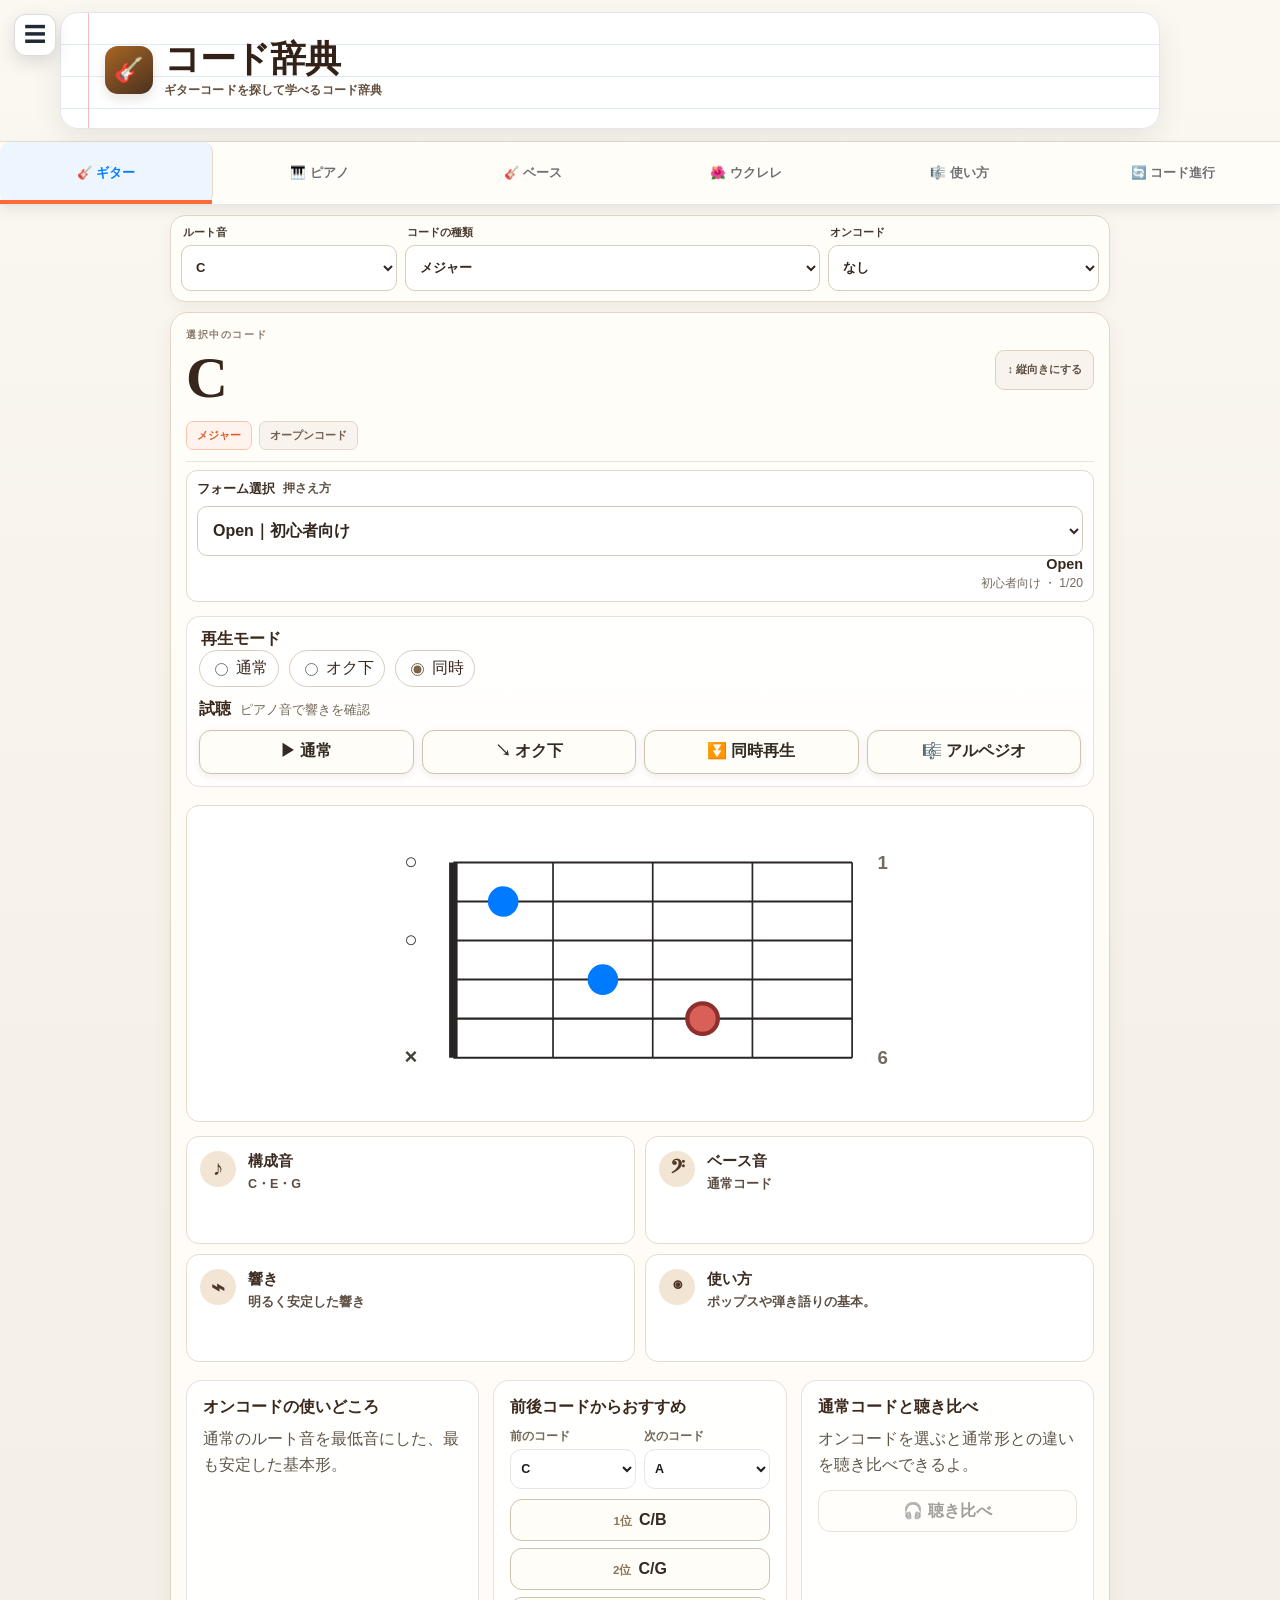
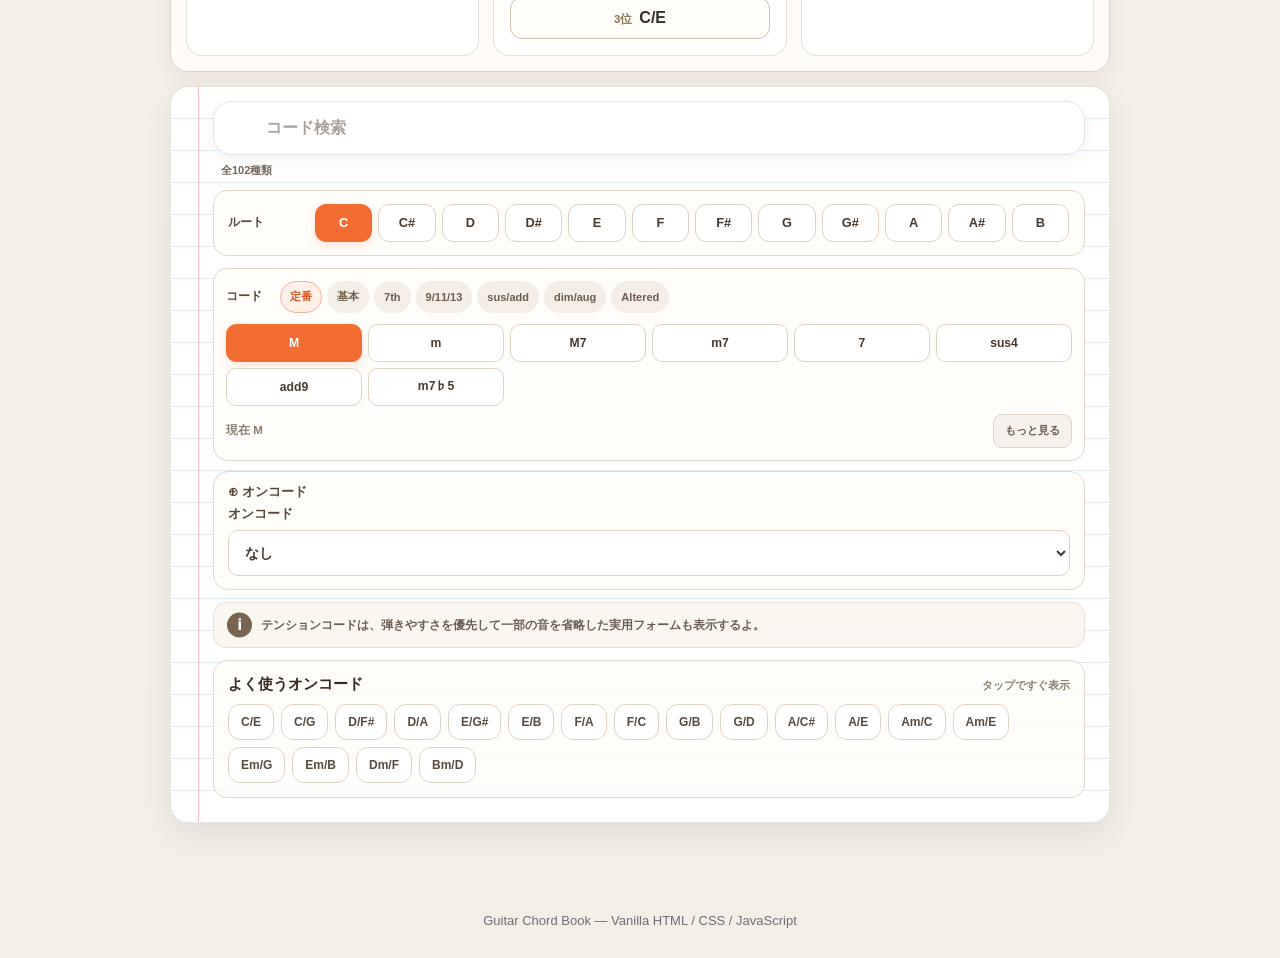
==== index.html @ 253bd106 "Bust chord menu cache and unify left-top menu" ====
<!doctype html>
<html lang="ja">
<head><meta charset="utf-8" /><meta name="viewport" content="width=device-width,initial-scale=1" /><meta name="theme-color" content="#d9c7a8" /><title>コード辞典 | Guitar Chord Book</title><link rel="stylesheet" href="style.css?v=20260728-17" /><link rel="stylesheet" href="search-style.css?v=20260728-1" /><link rel="stylesheet" href="site-nav.css?v=20260729-2" /><link rel="stylesheet" href="shared-menu.css?v=1" /><link rel="stylesheet" href="note-theme.css?v=2" /><link rel="stylesheet" href="desktop-ui.css?v=20260817-2" /></head>
<body><nav class="site-nav" aria-label="ページ切り替え"><a href="index.html" class="active" aria-current="page">🎸 ギター</a><a href="piano.html">🎹 ピアノ</a><a href="bass.html">🎸 ベース</a><a href="ukulele.html">🌺 ウクレレ</a><a href="usage.html">🎼 使い方</a><a href="progressions.html">🔄 コード進行</a></nav><header class="hero"><div><p class="eyebrow">GUITAR CHORD BOOK</p><h1>選んですぐ見られる<br>ギターコード表</h1><p class="lead">ルート音・コードの種類・実用的なオンコードから選べるよ。</p></div></header><main class="container"><section class="controls" aria-label="コード選択"><label class="search-field">コード検索<input id="chordSearch" type="search" placeholder="例：maj9、♭9、sus" autocomplete="off"><small id="searchResult"></small></label><div class="filters selection-filters"><label>ルート音<select id="rootSelect" aria-label="ルート音を選択"><option>C</option><option>C#</option><option>D</option><option>D#</option><option>E</option><option>F</option><option>F#</option><option>G</option><option>G#</option><option>A</option><option>A#</option><option>B</option></select></label><label>コードの種類<select id="typeSelect" aria-label="コードの種類を選択"><optgroup label="基本・省略コード"><option value="major">メジャー</option><option value="minor">マイナー</option><option value="5">5</option><option value="5add9">5(add9)</option><option value="no3">no3</option><option value="no5">no5</option><option value="6">6</option><option value="m6">m6</option><option value="7">7</option><option value="maj7">maj7</option><option value="m7">m7</option><option value="mMaj7">mMaj7</option></optgroup><optgroup label="装飾・サスコード"><option value="sus2">sus2</option><option value="sus4">sus4</option><option value="add2">add2</option><option value="add4">add4</option><option value="add9">add9</option><option value="madd9">m(add9)</option><option value="mAdd2">m(add2)</option><option value="mAdd4">m(add4)</option><option value="madd11">m(add11)</option><option value="madd13">m(add13)</option><option value="add11">add11</option><option value="6sus2">6sus2</option><option value="6sus4">6sus4</option><option value="7sus2">7sus2</option><option value="7sus4">7sus4</option><option value="7sus4b9">7sus4♭9</option><option value="7sus2b9">7sus2♭9</option><option value="7sus2s9">7sus2♯9</option><option value="9sus2">9sus2</option><option value="9sus4">9sus4</option><option value="13sus2">13sus2</option><option value="13sus4">13sus4</option><option value="sus2add9">sus2(add9)</option><option value="sus4add9">sus4(add9)</option></optgroup><optgroup label="メジャー・マイナー拡張"><option value="maj7b5">maj7♭5</option><option value="maj7s5">maj7♯5</option><option value="maj9b5">maj9♭5</option><option value="maj9s5">maj9♯5</option><option value="maj13b5">maj13♭5</option><option value="m7s5">m7♯5</option><option value="m9s5">m9♯5</option><option value="m11s5">m11♯5</option><option value="mMaj7s11">mMaj7♯11</option><option value="mMaj9s11">mMaj9♯11</option></optgroup><optgroup label="9・11・13系"><option value="9">9</option><option value="m9">m9</option><option value="maj9">maj9</option><option value="mMaj9">mMaj9</option><option value="69">6/9</option><option value="m69">m6/9</option><option value="11">11</option><option value="m11">m11</option><option value="maj11">maj11</option><option value="maj7s11">maj7♯11</option><option value="maj9s11">maj9♯11</option><option value="13">13</option><option value="m13">m13</option><option value="maj13">maj13</option><option value="maj13s11">maj13♯11</option><option value="mMaj13">mMaj13</option><option value="13b5">13♭5</option><option value="13s5">13♯5</option><option value="13b9s11">13(♭9,♯11)</option><option value="13s9b13">13(♯9,♭13)</option></optgroup><optgroup label="オルタード"><option value="7b5">7♭5</option><option value="7s5">7♯5</option><option value="7b9">7♭9</option><option value="7s9">7♯9</option><option value="7b13">7♭13</option><option value="7s11">7♯11</option><option value="7b9b13">7(♭9,♭13)</option><option value="7s9b13">7(♯9,♭13)</option><option value="7b9s11">7(♭9,♯11)</option><option value="7s9s11">7(♯9,♯11)</option><option value="7b5b9">7(♭5,♭9)</option><option value="7b5s9">7(♭5,♯9)</option><option value="7s5b9">7(♯5,♭9)</option><option value="7s5s9">7(♯5,♯9)</option><option value="9b5">9♭5</option><option value="9s5">9♯5</option><option value="13b9">13♭9</option><option value="13s9">13♯9</option></optgroup><optgroup label="ディミニッシュ・オーギュメント"><option value="m7b5">m7♭5</option><option value="m9b5">m9♭5</option><option value="m11b5">m11♭5</option><option value="dim">dim</option><option value="dim7">dim7</option><option value="dimMaj7">dimMaj7</option><option value="dim9">dim9</option><option value="dimb9">dim♭9</option><option value="dims9">dim♯9</option><option value="dimadd9">dim(add9)</option><option value="dim7add11">dim7(add11)</option><option value="aug">aug</option><option value="aug7">aug7</option><option value="augmaj7">augmaj7</option><option value="aug9">aug9</option><option value="augs11">aug♯11</option><option value="augMaj9">augMaj9</option><option value="aug13">aug13</option></optgroup></select></label><label class="slash-field">オンコード<select id="bassSelect" aria-label="オンコードを選択"><option value="none">なし</option></select></label></div><p class="control-note">テンションコードは、弾きやすさを優先して一部の音を省略した実用フォームも表示するよ。</p><div class="popular-slash" aria-label="よく使うオンコード"><div class="popular-slash-heading"><p>よく使うオンコード</p><span>タップですぐ表示</span></div><div id="slashQuickList" class="slash-quick-list"></div></div></section><section id="selectedChord" class="selected-chord" aria-live="polite"></section></main><footer>Guitar Chord Book — Vanilla HTML / CSS / JavaScript</footer><script src="script.js?v=20260728-17"></script><script src="advanced-chords.js?v=20260728-1"></script><script src="more-chords.js?v=20260728-1"></script><script src="slash-expansion.js?v=20260729-1"></script><script src="fourth-string-forms.js?v=20260729-2"></script><script src="third-string-forms.js?v=20260729-2"></script><script src="root-highlight.js?v=20260729-2"></script><script src="chord-search.js?v=20260728-1"></script><script src="chord-playback.js?v=20260729-2"></script><script src="slash-enhancements.js?v=20260729-2"></script><script src="octave-layer.js?v=20260729-1"></script><script src="c-major-variations.js?v=20260807-1"></script><script src="jazz-reference-voicings.js?v=20260808-3"></script><script src="reference-extensions.js?v=20260808-1"></script><script src="jazz-extensions-pack.js?v=20260808-2"></script><script src="bossa-voicings-v2.js?v=20260809-3"></script><script src="c-major-ui.js?v=20260808-4"></script><script src="bossa-transform-voicings.js?v=20260808-1"></script><script src="bossa-solo-voicings.js?v=20260809-2"></script><script src="m7b5-reference-pack.js?v=20260809-2"></script><script src="pdf-source-extensions.js?v=20260809-3"></script><script src="pdf-minor-extensions.js?v=20260809-4"></script><script src="pdf-altered-source-pack.js?v=20260809-2"></script><script src="pdf-open-chords-source-pack.js?v=20260810-1"></script><script src="pdf-quartal-source-pack.js?v=20260810-1"></script><script src="page-link.js?v=20260729-4"></script><script src="neet-menu-ui.js?v=20260817-2"></script><script src="universal-chord-ui.js?v=20260810-2"></script><script src="form-category-filter.js?v=20260810-3"></script><script src="recommended-root-ui.js?v=20260810-2"></script><script src="chord-type-picker.js?v=20260810-3"></script>




<script src="https://akito0802.github.io/NEET-note/global-menu-v4.js?v=20260817-5"></script>
</body></html>
---- style.css ----
:root {
  color-scheme: light;
  --bg: #f4f1ea;
  --card: #fffdf8;
  --ink: #171717;
  --muted: #6b685f;
  --line: #d8d2c7;
  --accent: #ff6b35;
  --dark: #111827;
  --shadow: 0 14px 40px rgba(17, 24, 39, .09);
}

* { box-sizing: border-box; }
body {
  margin: 0;
  background: var(--bg);
  color: var(--ink);
  font-family: -apple-system, BlinkMacSystemFont, "Segoe UI", "Noto Sans JP", sans-serif;
}
button, input, select { font: inherit; }
button { cursor: pointer; }

.hero {
  min-height: 300px;
  display: grid;
  place-items: center;
  padding: 56px 22px 72px;
  color: white;
  background:
    radial-gradient(circle at 15% 20%, rgba(255,107,53,.85), transparent 28%),
    radial-gradient(circle at 88% 8%, rgba(245,158,11,.55), transparent 24%),
    linear-gradient(145deg, #111827, #292524);
}
.hero > div { width: min(100%, 1060px); }
.eyebrow { font-size: 12px; letter-spacing: .22em; font-weight: 800; opacity: .72; }
h1 { margin: 8px 0 14px; font-size: clamp(34px, 7vw, 70px); line-height: 1.04; letter-spacing: -.04em; }
.lead { margin: 0; max-width: 620px; color: #e5e7eb; font-size: clamp(15px, 2vw, 20px); }

.container { width: min(980px, calc(100% - 28px)); margin: -34px auto 72px; }
.controls {
  padding: 22px;
  border: 1px solid rgba(255,255,255,.75);
  border-radius: 24px;
  background: rgba(255,253,248,.94);
  box-shadow: var(--shadow);
  backdrop-filter: blur(12px);
}
.filters label { display: grid; gap: 8px; color: var(--muted); font-size: 13px; font-weight: 800; }
.selection-filters { display: grid; grid-template-columns: repeat(3, minmax(0, 1fr)); gap: 14px; }
.control-note { margin: 14px 2px 0; color: var(--muted); font-size: 12px; line-height: 1.6; }
select {
  width: 100%;
  min-width: 0;
  padding: 16px 18px;
  border: 1px solid var(--line);
  border-radius: 14px;
  background: white;
  color: var(--ink);
  outline: none;
  font-size: 17px;
}
select:focus { border-color: var(--accent); box-shadow: 0 0 0 3px rgba(255,107,53,.13); }

.popular-slash { margin-top: 20px; padding-top: 18px; border-top: 1px solid var(--line); }
.popular-slash-heading { display: flex; align-items: baseline; justify-content: space-between; gap: 12px; margin-bottom: 12px; }
.popular-slash-heading p { margin: 0; font-size: 15px; font-weight: 900; }
.popular-slash-heading span { color: var(--muted); font-size: 11px; font-weight: 700; }
.slash-quick-list { display: flex; flex-wrap: wrap; gap: 8px; }
.slash-chip { border: 1px solid var(--line); border-radius: 999px; padding: 10px 14px; background: white; color: var(--ink); font-weight: 900; transition: transform .15s ease, border-color .15s ease, background .15s ease; }
.slash-chip:hover { transform: translateY(-1px); border-color: var(--accent); background: #fff5ef; }
.slash-chip:focus-visible { outline: 3px solid rgba(255,107,53,.25); outline-offset: 2px; }

.selected-chord { margin-top: 22px; scroll-margin-top: 16px; }
.selected-card { overflow: hidden; padding: 28px; border: 1px solid var(--line); border-radius: 26px; background: var(--card); box-shadow: var(--shadow); }
.selected-label { margin: 0 0 6px; color: var(--muted); font-size: 12px; font-weight: 800; letter-spacing: .12em; }
.selected-name { margin: 0; font-size: clamp(48px, 9vw, 76px); line-height: 1; letter-spacing: -.05em; overflow-wrap: anywhere; }
.selected-content { display: grid; grid-template-columns: minmax(0, 320px) minmax(0, 1fr); gap: 28px; align-items: center; margin-top: 18px; }
.meta { margin: 10px 0 0; display: flex; flex-wrap: wrap; gap: 7px; }
.badge { padding: 6px 9px; border-radius: 999px; background: #ede9df; color: #57534e; font-size: 12px; font-weight: 800; }
.diagram-panel { min-width: 0; overflow: hidden; padding: 14px; border: 1px solid var(--line); border-radius: 20px; background: white; }
.diagram-wrap { display: grid; place-items: center; width: 100%; min-width: 0; overflow: hidden; }
.large-diagram { display: block; width: min(100%, 270px); max-width: 100%; height: auto; }
.info-list { display: grid; gap: 12px; min-width: 0; }
.info-box { overflow-wrap: anywhere; padding: 16px; border-radius: 16px; background: #eee9df; line-height: 1.6; }
.info-box strong { display: block; margin-bottom: 4px; }

.form-tabs { display: grid; grid-template-columns: repeat(3, minmax(0,1fr)); gap: 10px; margin-top: 22px; }
.form-tab { min-width: 0; border: 1px solid var(--line); border-radius: 14px; padding: 12px 8px; background: white; color: var(--ink); font-weight: 800; overflow-wrap: anywhere; }
.form-tab small { display: block; margin-top: 4px; color: var(--muted); font-size: 10px; font-weight: 700; }
.form-tab.active { border-color: var(--accent); background: var(--accent); color: white; box-shadow: 0 8px 18px rgba(255,107,53,.2); }
.form-tab.active small { color: white; opacity: .85; }

.chord-diagram { overflow: hidden; }
.string, .fret, .nut { stroke: #292524; }
.string { stroke-width: 1.2; }
.fret { stroke-width: 1; }
.nut { stroke-width: 5; }
.dot { fill: var(--accent); }
.barre { stroke: var(--accent); stroke-width: 18; stroke-linecap: round; }
.open-mark, .mute-mark, .fret-label { font-size: 12px; font-weight: 800; text-anchor: middle; fill: #44403c; }
footer { padding: 30px 20px; text-align: center; color: var(--muted); font-size: 13px; }

@media (max-width: 820px) {
  .selection-filters { grid-template-columns: repeat(2, minmax(0, 1fr)); }
  .slash-field { grid-column: 1 / -1; }
}

@media (max-width: 640px) {
  .hero { min-height: 270px; padding-top: 40px; }
  .container { width: min(100% - 18px, 980px); }
  .controls { padding: 16px; border-radius: 20px; }
  .selection-filters { grid-template-columns: 1fr; }
  .slash-field { grid-column: auto; }
  .popular-slash-heading { align-items: flex-start; flex-direction: column; gap: 3px; }
  .slash-chip { padding: 10px 13px; }
  .selected-card { padding: 18px; }
  .form-tabs { grid-template-columns: 1fr; }
  .selected-content { grid-template-columns: minmax(0, 1fr); }
  .diagram-panel { padding: 10px; }
  .large-diagram { width: min(100%, 250px); }
  .info-list { width: 100%; }
}
---- search-style.css ----
.search-field{display:grid;gap:8px;margin-bottom:16px;color:var(--muted);font-size:13px;font-weight:800}.search-field input{width:100%;padding:16px 18px;border:1px solid var(--line);border-radius:14px;background:white;color:var(--ink);outline:none;font-size:17px}.search-field input:focus{border-color:var(--accent);box-shadow:0 0 0 3px rgba(255,107,53,.13)}.search-field small{min-height:1.2em;color:var(--muted);font-size:11px;font-weight:700}
---- site-nav.css ----
.site-nav{position:sticky;top:0;z-index:50;display:flex;justify-content:center;gap:8px;padding:10px 14px;background:rgba(17,24,39,.94);backdrop-filter:blur(12px);box-shadow:0 8px 24px rgba(0,0,0,.12)}
.site-nav a{min-width:126px;padding:11px 16px;border:1px solid rgba(255,255,255,.18);border-radius:999px;color:#e5e7eb;text-align:center;text-decoration:none;font-weight:900;transition:.15s ease;white-space:nowrap}
.site-nav a:hover{border-color:#ff6b35;background:rgba(255,107,53,.12);color:white}
.site-nav a.active{border-color:#ff6b35;background:#ff6b35;color:white;box-shadow:0 7px 18px rgba(255,107,53,.25)}
.usage-key-control{margin-bottom:22px}.usage-key-control label{display:grid;gap:8px;color:var(--muted);font-size:13px;font-weight:800;max-width:320px}.usage-page-container{margin-top:-34px}.usage-hero{min-height:280px}
.usage-chord{text-decoration:none;display:inline-block}
@media(max-width:760px){.site-nav{justify-content:flex-start;overflow-x:auto;scrollbar-width:none}.site-nav::-webkit-scrollbar{display:none}.site-nav a{min-width:max-content;flex:0 0 auto}}
@media(max-width:640px){.site-nav{gap:6px;padding:8px}.site-nav a{padding:10px 12px;font-size:13px}.usage-hero{min-height:250px}}
---- shared-menu.css ----
.shared-menu-button{position:fixed;top:14px;left:14px;z-index:10001;display:grid;place-items:center;width:42px;height:42px;padding:0;border:1px solid rgba(0,0,0,.14);border-radius:12px;background:rgba(255,255,255,.94);color:#1f2937;font-size:1.35rem;line-height:1;box-shadow:0 6px 18px rgba(0,0,0,.12);cursor:pointer}.shared-menu-overlay{position:fixed;inset:0;z-index:9998;background:rgba(17,24,39,.42);opacity:0;visibility:hidden;pointer-events:none;transition:opacity .2s ease,visibility .2s ease}.shared-menu-overlay.open{opacity:1;visibility:visible;pointer-events:auto}.shared-side-menu{position:fixed;top:0;left:0;z-index:9999;width:min(82vw,300px);height:100dvh;padding:24px 18px;background:#fffdf8;box-shadow:14px 0 34px rgba(0,0,0,.2);transform:translateX(-110%);visibility:hidden;transition:transform .22s ease,visibility .22s ease;box-sizing:border-box;text-align:left}.shared-side-menu.open{transform:translateX(0);visibility:visible}.shared-side-menu-head{display:flex;align-items:center;justify-content:space-between;margin-bottom:22px}.shared-side-menu-head h2{margin:0;font-size:1.15rem;color:#1f2937}.shared-menu-close{width:36px;height:36px;border:0;border-radius:10px;background:#f1f1f1;color:#1f2937;font-size:1.3rem;cursor:pointer}.shared-menu-link{display:flex;align-items:center;gap:12px;width:100%;padding:14px 12px;margin-bottom:8px;border-radius:12px;color:#1f2937;background:transparent;text-decoration:none;font-weight:700;box-sizing:border-box}.shared-menu-link:hover,.shared-menu-link:focus{background:#f2eee6}.shared-menu-link.current{background:#e9e1d4}.shared-menu-icon{width:28px;text-align:center;font-size:1.15rem}@media(max-width:680px){.shared-menu-button{top:10px;left:10px;width:38px;height:38px}.site-nav{padding-left:56px}}
---- desktop-ui.css ----
/* NEETNOTE Chord Dictionary — readable desktop layout only.
   Mobile/tablet UI stays controlled by the existing page CSS. */

@media (min-width: 900px) {
  :root { --desktop-max: 1180px; }

  .site-nav {
    justify-content: center;
    gap: 8px;
    padding: 10px 18px;
  }
  .site-nav a {
    min-width: 0;
    padding: 10px 16px;
    font-size: 13px;
  }

  /* Guitar ------------------------------------------------------------ */
  body:not(.piano-page):not(.string-page) .hero {
    min-height: 176px;
    padding: 28px 24px 42px;
  }
  body:not(.piano-page):not(.string-page) .hero > div {
    width: min(var(--desktop-max), calc(100% - 24px));
  }
  body:not(.piano-page):not(.string-page) .hero h1 {
    margin-top: 5px;
    font-size: clamp(38px, 4vw, 52px);
    line-height: 1.06;
  }
  body:not(.piano-page):not(.string-page) .hero .lead {
    max-width: 720px;
    font-size: 16px;
  }
  body:not(.piano-page):not(.string-page) .container {
    width: min(var(--desktop-max), calc(100% - 40px));
    margin: -22px auto 72px;
    display: block;
  }
  body:not(.piano-page):not(.string-page) .controls {
    position: static;
    max-height: none;
    overflow: visible;
    padding: 22px 24px;
    border-radius: 22px;
  }
  body:not(.piano-page):not(.string-page) .search-field {
    max-width: none;
    margin-bottom: 14px;
  }
  body:not(.piano-page):not(.string-page) .search-field input {
    min-height: 50px;
    padding: 13px 16px;
    font-size: 16px;
  }

  body:not(.piano-page):not(.string-page) .root-note-pad {
    display: grid !important;
    grid-template-columns: 74px minmax(0, 1fr);
    align-items: center;
    gap: 12px !important;
    margin: 0 0 12px !important;
    padding: 12px 14px !important;
    border-radius: 14px !important;
  }
  body:not(.piano-page):not(.string-page) .root-note-pad > b {
    font-size: .78rem !important;
  }
  body:not(.piano-page):not(.string-page) .root-note-buttons {
    display: grid !important;
    grid-template-columns: repeat(12, minmax(0, 1fr));
    gap: 6px !important;
    overflow: visible !important;
  }
  body:not(.piano-page):not(.string-page) .root-note-buttons button {
    width: 100% !important;
    min-width: 0 !important;
    height: 38px !important;
    font-size: .8rem !important;
  }

  body:not(.piano-page):not(.string-page) .selection-filters {
    display: grid;
    grid-template-columns: minmax(0, 2fr) minmax(220px, .8fr);
    gap: 12px;
    align-items: start;
  }
  body:not(.piano-page):not(.string-page) .type-picker {
    margin: 0 !important;
    padding: 12px !important;
    border-radius: 14px !important;
    overflow: visible !important;
  }
  body:not(.piano-page):not(.string-page) .type-row {
    display: flex !important;
    align-items: center !important;
    gap: 10px !important;
    overflow: visible !important;
  }
  body:not(.piano-page):not(.string-page) .type-row > b {
    min-width: 44px;
    font-size: .78rem !important;
  }
  body:not(.piano-page):not(.string-page) .type-cats {
    display: flex !important;
    flex-wrap: wrap;
    gap: 5px !important;
    overflow: visible !important;
  }
  body:not(.piano-page):not(.string-page) .type-cats button {
    max-width: none !important;
    padding: 6px 9px !important;
    font-size: .69rem !important;
  }
  body:not(.piano-page):not(.string-page) .type-buttons,
  body:not(.piano-page):not(.string-page) .type-all {
    grid-template-columns: repeat(6, minmax(0, 1fr)) !important;
    gap: 6px !important;
  }
  body:not(.piano-page):not(.string-page) .type-buttons button,
  body:not(.piano-page):not(.string-page) .type-all button {
    min-height: 38px !important;
    font-size: .76rem !important;
  }
  body:not(.piano-page):not(.string-page) .type-bottom {
    margin-top: 8px !important;
  }
  body:not(.piano-page):not(.string-page) .slash-field {
    display: grid !important;
    gap: 8px;
    align-self: stretch;
    padding: 12px;
    border: 1px solid #ded6c9;
    border-radius: 14px;
    background: #fff;
  }
  body:not(.piano-page):not(.string-page) .slash-field select {
    min-height: 46px;
    padding: 10px 12px;
    font-size: 15px;
  }
  body:not(.piano-page):not(.string-page) .control-note {
    margin-top: 12px;
    font-size: 12px;
  }
  body:not(.piano-page):not(.string-page) .popular-slash {
    margin-top: 14px;
    padding-top: 14px;
  }
  body:not(.piano-page):not(.string-page) .popular-slash-heading {
    margin-bottom: 10px;
  }
  body:not(.piano-page):not(.string-page) .slash-quick-list {
    gap: 7px;
  }
  body:not(.piano-page):not(.string-page) .slash-chip {
    padding: 8px 12px;
    font-size: 12px;
  }

  body:not(.piano-page):not(.string-page) .selected-chord {
    margin-top: 20px;
  }
  body:not(.piano-page):not(.string-page) .selected-card {
    min-height: 0;
    padding: 28px 30px 32px;
    border-radius: 22px;
  }
  body:not(.piano-page):not(.string-page) .selected-name {
    font-size: clamp(52px, 5vw, 72px);
  }
  body:not(.piano-page):not(.string-page) .recommended-form-hero {
    margin: 10px 0 !important;
    padding: 10px 12px !important;
  }
  body:not(.piano-page):not(.string-page) .all-chords-compact-ui {
    margin: 10px 0 16px !important;
    padding: 12px 14px !important;
  }
  body:not(.piano-page):not(.string-page) .selected-content {
    grid-template-columns: minmax(360px, 430px) minmax(0, 1fr);
    gap: 28px;
    align-items: start;
    margin-top: 18px;
  }
  body:not(.piano-page):not(.string-page) .diagram-panel {
    position: static;
    padding: 18px;
    border-radius: 18px;
  }
  body:not(.piano-page):not(.string-page) .large-diagram {
    width: min(100%, 390px);
  }
  body:not(.piano-page):not(.string-page) .info-list {
    gap: 12px;
  }
  body:not(.piano-page):not(.string-page) .info-box {
    padding: 17px 18px;
    border: 1px solid rgba(95,78,60,.1);
    border-radius: 14px;
  }

  /* Piano ------------------------------------------------------------- */
  .piano-page .piano-shell {
    width: min(var(--desktop-max), calc(100% - 40px));
    display: block;
    padding-top: 22px;
  }
  .piano-page .piano-header {
    margin-bottom: 18px;
    padding: 30px 42px 30px 70px;
  }
  .piano-page .piano-header h1 {
    font-size: clamp(38px, 4vw, 54px);
  }
  .piano-page .piano-controls {
    position: static;
    margin-bottom: 18px;
    padding: 22px 24px;
  }
  .piano-page .piano-search-wrap {
    margin-bottom: 14px;
  }
  .piano-page .piano-filters {
    grid-template-columns: repeat(3, minmax(0,1fr));
    gap: 14px;
  }
  .piano-page .piano-field select,
  .piano-page .piano-search-label input {
    min-height: 52px;
    font-size: 1rem;
  }
  .piano-page .piano-result {
    min-width: 0;
    padding: 28px 30px 32px;
  }
  .piano-page .piano-heading h2 {
    font-size: clamp(52px, 5vw, 72px);
  }
  .piano-page .keyboard.single-octave {
    max-width: 780px;
  }
  .piano-page .piano-info-grid {
    grid-template-columns: 1.15fr .85fr;
  }

  /* Bass / Ukulele ---------------------------------------------------- */
  .string-page .string-shell {
    width: min(var(--desktop-max), calc(100% - 40px));
    display: block;
    padding-top: 20px;
  }
  .string-page .string-hero {
    margin: 0 0 18px;
    padding: 28px 34px;
  }
  .string-page .string-hero h1 {
    font-size: clamp(36px, 4vw, 52px);
  }
  .string-page .string-shell > .string-card:first-of-type {
    position: static;
    margin-top: 0;
    padding: 20px 22px;
  }
  .string-page .string-shell > .string-card:nth-of-type(2) {
    min-width: 0;
    margin-top: 18px;
    padding: 26px 28px 30px;
  }
  .string-page .string-filters {
    grid-template-columns: repeat(2, minmax(0,1fr));
    gap: 14px;
  }
  .string-page .string-field select {
    min-height: 54px;
    font-size: 1rem;
  }
  .string-page .string-heading h2 {
    font-size: clamp(50px, 5vw, 72px);
  }
  .string-page .fretboard-wrap::after {
    content: "横スクロールで全ポジションを確認";
  }
  .string-page .string-info {
    grid-template-columns: 1.15fr .85fr;
  }
}

@media (min-width: 1180px) {
  body:not(.piano-page):not(.string-page) .selected-content {
    grid-template-columns: 440px minmax(0,1fr);
    gap: 34px;
  }
}
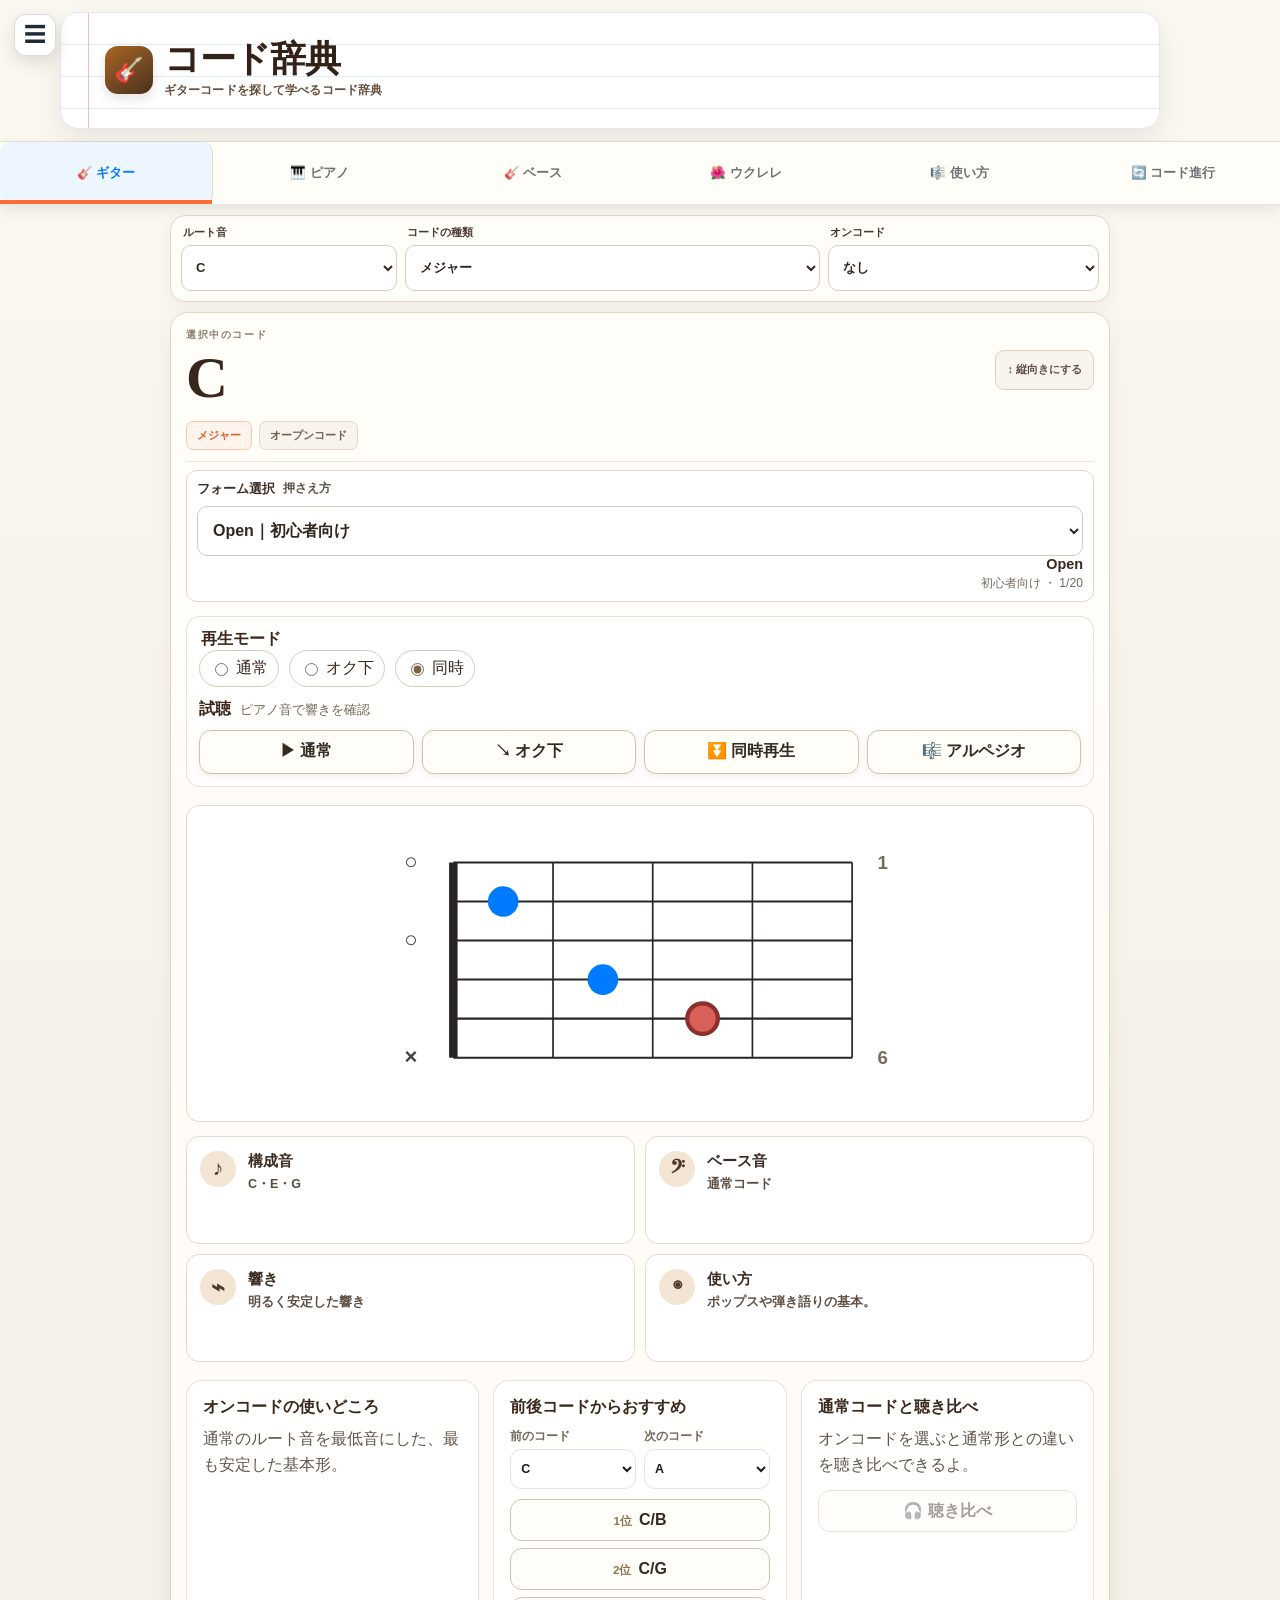
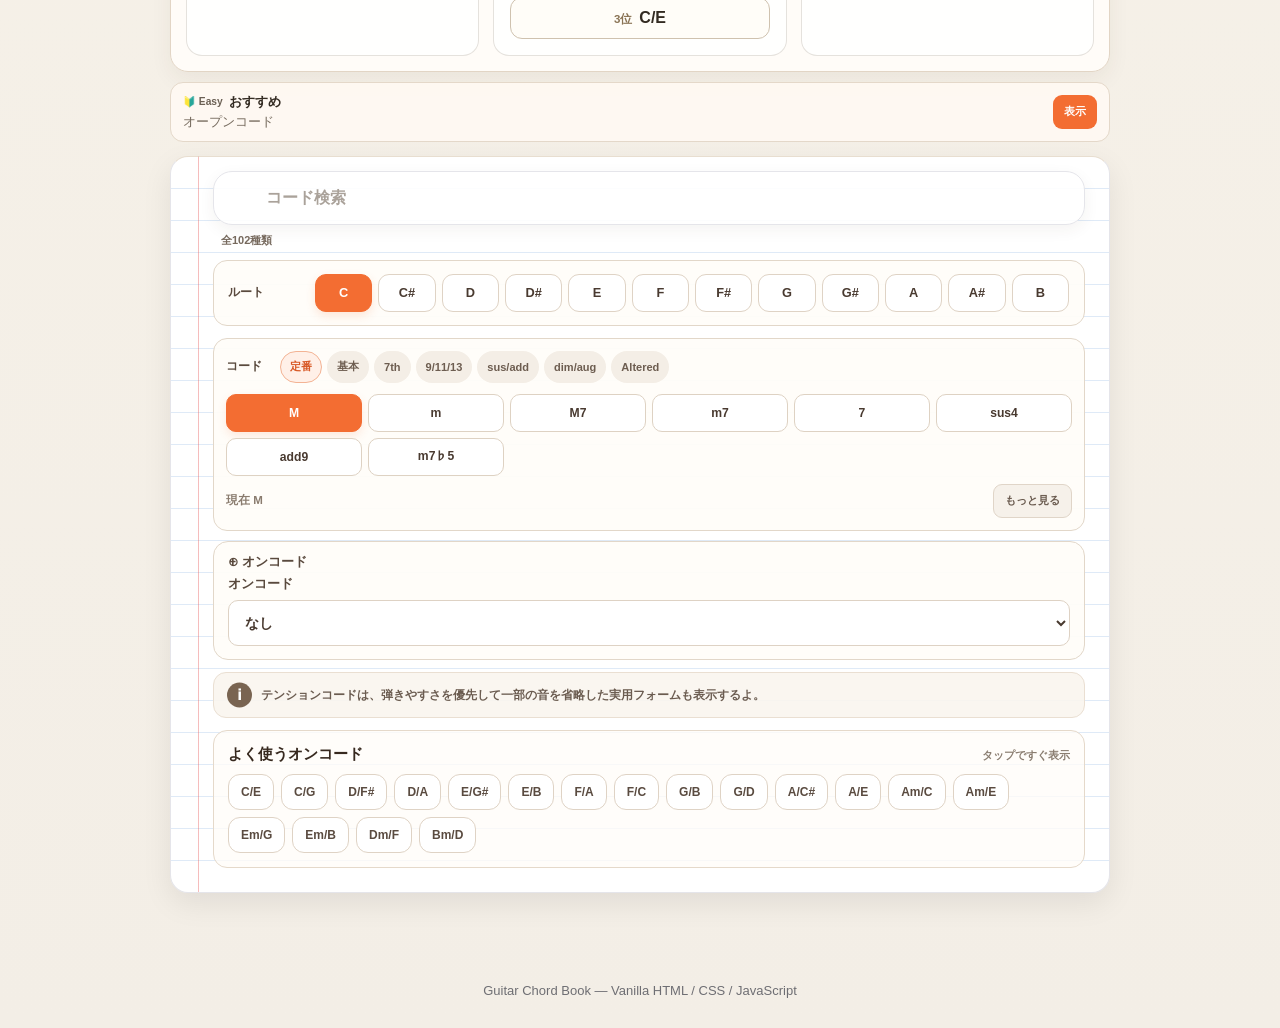
==== commit 03857fe3: "Enable GUITAR PRO chord deep links" ====
--- a/index.html
+++ b/index.html
@@ -1,10 +1,13 @@
 <!doctype html>
 <html lang="ja">
 <head><meta charset="utf-8" /><meta name="viewport" content="width=device-width,initial-scale=1" /><meta name="theme-color" content="#d9c7a8" /><title>コード辞典 | Guitar Chord Book</title><link rel="stylesheet" href="style.css?v=20260728-17" /><link rel="stylesheet" href="search-style.css?v=20260728-1" /><link rel="stylesheet" href="site-nav.css?v=20260729-2" /><link rel="stylesheet" href="shared-menu.css?v=1" /><link rel="stylesheet" href="note-theme.css?v=2" /><link rel="stylesheet" href="desktop-ui.css?v=20260817-2" /></head>
-<body><nav class="site-nav" aria-label="ページ切り替え"><a href="index.html" class="active" aria-current="page">🎸 ギター</a><a href="piano.html">🎹 ピアノ</a><a href="bass.html">🎸 ベース</a><a href="ukulele.html">🌺 ウクレレ</a><a href="usage.html">🎼 使い方</a><a href="progressions.html">🔄 コード進行</a></nav><header class="hero"><div><p class="eyebrow">GUITAR CHORD BOOK</p><h1>選んですぐ見られる<br>ギターコード表</h1><p class="lead">ルート音・コードの種類・実用的なオンコードから選べるよ。</p></div></header><main class="container"><section class="controls" aria-label="コード選択"><label class="search-field">コード検索<input id="chordSearch" type="search" placeholder="例：maj9、♭9、sus" autocomplete="off"><small id="searchResult"></small></label><div class="filters selection-filters"><label>ルート音<select id="rootSelect" aria-label="ルート音を選択"><option>C</option><option>C#</option><option>D</option><option>D#</option><option>E</option><option>F</option><option>F#</option><option>G</option><option>G#</option><option>A</option><option>A#</option><option>B</option></select></label><label>コードの種類<select id="typeSelect" aria-label="コードの種類を選択"><optgroup label="基本・省略コード"><option value="major">メジャー</option><option value="minor">マイナー</option><option value="5">5</option><option value="5add9">5(add9)</option><option value="no3">no3</option><option value="no5">no5</option><option value="6">6</option><option value="m6">m6</option><option value="7">7</option><option value="maj7">maj7</option><option value="m7">m7</option><option value="mMaj7">mMaj7</option></optgroup><optgroup label="装飾・サスコード"><option value="sus2">sus2</option><option value="sus4">sus4</option><option value="add2">add2</option><option value="add4">add4</option><option value="add9">add9</option><option value="madd9">m(add9)</option><option value="mAdd2">m(add2)</option><option value="mAdd4">m(add4)</option><option value="madd11">m(add11)</option><option value="madd13">m(add13)</option><option value="add11">add11</option><option value="6sus2">6sus2</option><option value="6sus4">6sus4</option><option value="7sus2">7sus2</option><option value="7sus4">7sus4</option><option value="7sus4b9">7sus4♭9</option><option value="7sus2b9">7sus2♭9</option><option value="7sus2s9">7sus2♯9</option><option value="9sus2">9sus2</option><option value="9sus4">9sus4</option><option value="13sus2">13sus2</option><option value="13sus4">13sus4</option><option value="sus2add9">sus2(add9)</option><option value="sus4add9">sus4(add9)</option></optgroup><optgroup label="メジャー・マイナー拡張"><option value="maj7b5">maj7♭5</option><option value="maj7s5">maj7♯5</option><option value="maj9b5">maj9♭5</option><option value="maj9s5">maj9♯5</option><option value="maj13b5">maj13♭5</option><option value="m7s5">m7♯5</option><option value="m9s5">m9♯5</option><option value="m11s5">m11♯5</option><option value="mMaj7s11">mMaj7♯11</option><option value="mMaj9s11">mMaj9♯11</option></optgroup><optgroup label="9・11・13系"><option value="9">9</option><option value="m9">m9</option><option value="maj9">maj9</option><option value="mMaj9">mMaj9</option><option value="69">6/9</option><option value="m69">m6/9</option><option value="11">11</option><option value="m11">m11</option><option value="maj11">maj11</option><option value="maj7s11">maj7♯11</option><option value="maj9s11">maj9♯11</option><option value="13">13</option><option value="m13">m13</option><option value="maj13">maj13</option><option value="maj13s11">maj13♯11</option><option value="mMaj13">mMaj13</option><option value="13b5">13♭5</option><option value="13s5">13♯5</option><option value="13b9s11">13(♭9,♯11)</option><option value="13s9b13">13(♯9,♭13)</option></optgroup><optgroup label="オルタード"><option value="7b5">7♭5</option><option value="7s5">7♯5</option><option value="7b9">7♭9</option><option value="7s9">7♯9</option><option value="7b13">7♭13</option><option value="7s11">7♯11</option><option value="7b9b13">7(♭9,♭13)</option><option value="7s9b13">7(♯9,♭13)</option><option value="7b9s11">7(♭9,♯11)</option><option value="7s9s11">7(♯9,♯11)</option><option value="7b5b9">7(♭5,♭9)</option><option value="7b5s9">7(♭5,♯9)</option><option value="7s5b9">7(♯5,♭9)</option><option value="7s5s9">7(♯5,♯9)</option><option value="9b5">9♭5</option><option value="9s5">9♯5</option><option value="13b9">13♭9</option><option value="13s9">13♯9</option></optgroup><optgroup label="ディミニッシュ・オーギュメント"><option value="m7b5">m7♭5</option><option value="m9b5">m9♭5</option><option value="m11b5">m11♭5</option><option value="dim">dim</option><option value="dim7">dim7</option><option value="dimMaj7">dimMaj7</option><option value="dim9">dim9</option><option value="dimb9">dim♭9</option><option value="dims9">dim♯9</option><option value="dimadd9">dim(add9)</option><option value="dim7add11">dim7(add11)</option><option value="aug">aug</option><option value="aug7">aug7</option><option value="augmaj7">augmaj7</option><option value="aug9">aug9</option><option value="augs11">aug♯11</option><option value="augMaj9">augMaj9</option><option value="aug13">aug13</option></optgroup></select></label><label class="slash-field">オンコード<select id="bassSelect" aria-label="オンコードを選択"><option value="none">なし</option></select></label></div><p class="control-note">テンションコードは、弾きやすさを優先して一部の音を省略した実用フォームも表示するよ。</p><div class="popular-slash" aria-label="よく使うオンコード"><div class="popular-slash-heading"><p>よく使うオンコード</p><span>タップですぐ表示</span></div><div id="slashQuickList" class="slash-quick-list"></div></div></section><section id="selectedChord" class="selected-chord" aria-live="polite"></section></main><footer>Guitar Chord Book — Vanilla HTML / CSS / JavaScript</footer><script src="script.js?v=20260728-17"></script><script src="advanced-chords.js?v=20260728-1"></script><script src="more-chords.js?v=20260728-1"></script><script src="slash-expansion.js?v=20260729-1"></script><script src="fourth-string-forms.js?v=20260729-2"></script><script src="third-string-forms.js?v=20260729-2"></script><script src="root-highlight.js?v=20260729-2"></script><script src="chord-search.js?v=20260728-1"></script><script src="chord-playback.js?v=20260729-2"></script><script src="slash-enhancements.js?v=20260729-2"></script><script src="octave-layer.js?v=20260729-1"></script><script src="c-major-variations.js?v=20260807-1"></script><script src="jazz-reference-voicings.js?v=20260808-3"></script><script src="reference-extensions.js?v=20260808-1"></script><script src="jazz-extensions-pack.js?v=20260808-2"></script><script src="bossa-voicings-v2.js?v=20260809-3"></script><script src="c-major-ui.js?v=20260808-4"></script><script src="bossa-transform-voicings.js?v=20260808-1"></script><script src="bossa-solo-voicings.js?v=20260809-2"></script><script src="m7b5-reference-pack.js?v=20260809-2"></script><script src="pdf-source-extensions.js?v=20260809-3"></script><script src="pdf-minor-extensions.js?v=20260809-4"></script><script src="pdf-altered-source-pack.js?v=20260809-2"></script><script src="pdf-open-chords-source-pack.js?v=20260810-1"></script><script src="pdf-quartal-source-pack.js?v=20260810-1"></script><script src="page-link.js?v=20260729-4"></script><script src="neet-menu-ui.js?v=20260817-2"></script><script src="universal-chord-ui.js?v=20260810-2"></script><script src="form-category-filter.js?v=20260810-3"></script><script src="recommended-root-ui.js?v=20260810-2"></script><script src="chord-type-picker.js?v=20260810-3"></script>
+<body><nav class="site-nav" aria-label="ページ切り替え"><a href="index.html" class="active" aria-current="page">🎸 ギター</a><a href="piano.html">🎹 ピアノ</a><a href="bass.html">🎸 ベース</a><a href="ukulele.html">🌺 ウクレレ</a><a href="usage.html">🎼 使い方</a><a href="progressions.html">🔄 コード進行</a></nav><header class="hero"><div><p class="eyebrow">GUITAR CHORD BOOK</p><h1>選んですぐ見られる<br>ギターコード表</h1><p class="lead">ルート音・コードの種類・実用的なオンコードから選べるよ。</p></div></header><main class="container"><section class="controls" aria-label="コード選択"><label class="search-field">コード検索<input id="chordSearch" type="search" placeholder="例：maj9、♭9、sus" autocomplete="off"><small id="searchResult"></small></label><div class="filters selection-filters"><label>ルート音<select id="rootSelect" aria-label="ルート音を選択"><option>C</option><option>C#</option><option>D</option><option>D#</option><option>E</option><option>F</option><option>F#</option><option>G</option><option>G#</option><option>A</option><option>A#</option><option>B</option></select></label><label>コードの種類<select id="typeSelect" aria-label="コードの種類を選択"><optgroup label="基本・省略コード"><option value="major">メジャー</option><option value="minor">マイナー</option><option value="5">5</option><option value="5add9">5(add9)</option><option value="no3">no3</option><option value="no5">no5</option><option value="6">6</option><option value="m6">m6</option><option value="7">7</option><option value="maj7">maj7</option><option value="m7">m7</option><option value="mMaj7">mMaj7</option></optgroup><optgroup label="装飾・サスコード"><option value="sus2">sus2</option><option value="sus4">sus4</option><option value="add2">add2</option><option value="add4">add4</option><option value="add9">add9</option><option value="madd9">m(add9)</option><option value="mAdd2">m(add2)</option><option value="mAdd4">m(add4)</option><option value="madd11">m(add11)</option><option value="madd13">m(add13)</option><option value="add11">add11</option><option value="6sus2">6sus2</option><option value="6sus4">6sus4</option><option value="7sus2">7sus2</option><option value="7sus4">7sus4</option><option value="7sus4b9">7sus4♭9</option><option value="7sus2b9">7sus2♭9</option><option value="7sus2s9">7sus2♯9</option><option value="9sus2">9sus2</option><option value="9sus4">9sus4</option><option value="13sus2">13sus2</option><option value="13sus4">13sus4</option><option value="sus2add9">sus2(add9)</option><option value="sus4add9">sus4(add9)</option></optgroup><optgroup label="メジャー・マイナー拡張"><option value="maj7b5">maj7♭5</option><option value="maj7s5">maj7♯5</option><option value="maj9b5">maj9♭5</option><option value="maj9s5">maj9♯5</option><option value="maj13b5">maj13♭5</option><option value="m7s5">m7♯5</option><option value="m9s5">m9♯5</option><option value="m11s5">m11♯5</option><option value="mMaj7s11">mMaj7♯11</option><option value="mMaj9s11">mMaj9♯11</option></optgroup><optgroup label="9・11・13系"><option value="9">9</option><option value="m9">m9</option><option value="maj9">maj9</option><option value="mMaj9">mMaj9</option><option value="69">6/9</option><option value="m69">m6/9</option><option value="11">11</option><option value="m11">m11</option><option value="maj11">maj11</option><option value="maj7s11">maj7♯11</option><option value="maj9s11">maj9♯11</option><option value="13">13</option><option value="m13">m13</option><option value="maj13">maj13</option><option value="maj13s11">maj13♯11</option><option value="mMaj13">mMaj13</option><option value="13b5">13♭5</option><option value="13s5">13♯5</option><option value="13b9s11">13(♭9,♯11)</option><option value="13s9b13">13(♯9,♭13)</option></optgroup><optgroup label="オルタード"><option value="7b5">7♭5</option><option value="7s5">7♯5</option><option value="7b9">7♭9</option><option value="7s9">7♯9</option><option value="7b13">7♭13</option><option value="7s11">7♯11</option><option value="7b9b13">7(♭9,♭13)</option><option value="7s9b13">7(♯9,♭13)</option><option value="7b9s11">7(♭9,♯11)</option><option value="7s9s11">7(♯9,♯11)</option><option value="7b5b9">7(♭5,♭9)</option><option value="7b5s9">7(♭5,♯9)</option><option value="7s5b9">7(♯5,♭9)</option><option value="7s5s9">7(♯5,♯9)</option><option value="9b5">9♭5</option><option value="9s5">9♯5</option><option value="13b9">13♭9</option><option value="13s9">13♯9</option></optgroup><optgroup label="ディミニッシュ・オーギュメント"><option value="m7b5">m7♭5</option><option value="m9b5">m9♭5</option><option value="m11b5">m11♭5</option><option value="dim">dim</option><option value="dim7">dim7</option><option value="dimMaj7">dimMaj7</option><option value="dim9">dim9</option><option value="dimb9">dim♭9</option><option value="dims9">dim♯9</option><option value="dimadd9">dim(add9)</option><option value="dim7add11">dim7(add11)</option><option value="aug">aug</option><option value="aug7">aug7</option><option value="augmaj7">augmaj7</option><option value="aug9">aug9</option><option value="augs11">aug♯11</option><option value="augMaj9">augMaj9</option><option value="aug13">aug13</option></optgroup></select></label><label class="slash-field">オンコード<select id="bassSelect" aria-label="オンコードを選択"><option value="none">なし</option></select></label></div><p class="control-note">テンションコードは、弾きやすさを優先して一部の音を省略した実用フォームも表示するよ。</p><div class="popular-slash" aria-label="よく使うオンコード"><div class="popular-slash-heading"><p>よく使うオンコード</p><span>タップですぐ表示</span></div><div id="slashQuickList" class="slash-quick-list"></div></div></section><section id="selectedChord" class="selected-chord" aria-live="polite"></section></main><footer>Guitar Chord Book — Vanilla HTML / CSS / JavaScript</footer><script src="script.js?v=20260728-17"></script><script src="advanced-chords.js?v=20260728-1"></script><script src="more-chords.js?v=20260728-1"></script><script src="slash-expansion.js?v=20260729-1"></script><script src="fourth-string-forms.js?v=20260729-2"></script><script src="third-string-forms.js?v=20260729-2"></script><script src="root-highlight.js?v=20260729-2"></script><script src="chord-search.js?v=20260728-1"></script><script src="chord-playback.js?v=20260729-2"></script><script src="slash-enhancements.js?v=20260729-2"></script><script src="octave-layer.js?v=20260729-1"></script><script src="c-major-variations.js?v=20260807-1"></script><script src="jazz-reference-voicings.js?v=20260808-3"></script><script src="reference-extensions.js?v=20260808-1"></script><script src="jazz-extensions-pack.js?v=20260808-2"></script><script src="bossa-voicings-v2.js?v=20260809-3"></script><script src="c-major-ui.js?v=20260808-4"></script><script src="bossa-transform-voicings.js?v=20260808-1"></script><script src="bossa-solo-voicings.js?v=20260809-2"></script><script src="m7b5-reference-pack.js?v=20260809-2"></script><script src="pdf-source-extensions.js?v=20260809-3"></script><script src="pdf-minor-extensions.js?v=20260809-4"></script><script src="pdf-altered-source-pack.js?v=20260809-2"></script><script src="pdf-open-chords-source-pack.js?v=20260810-1"></script><script src="pdf-quartal-source-pack.js?v=20260810-1"></script><script src="page-link.js?v=20260729-4"></script><script src="neet-menu-ui.js?v=20260820-gp1"></script><script src="universal-chord-ui.js?v=20260810-2"></script><script src="form-category-filter.js?v=20260810-3"></script><script src="recommended-root-ui.js?v=20260810-2"></script><script src="chord-type-picker.js?v=20260810-3"></script>
 
 
 
 
-<script src="https://akito0802.github.io/NEET-note/global-menu-v4.js?v=20260817-5"></script>
+
+
+
+<script src="https://akito0802.github.io/NEET-note/global-menu-v4.js?v=20260818-left2"></script>
 </body></html>
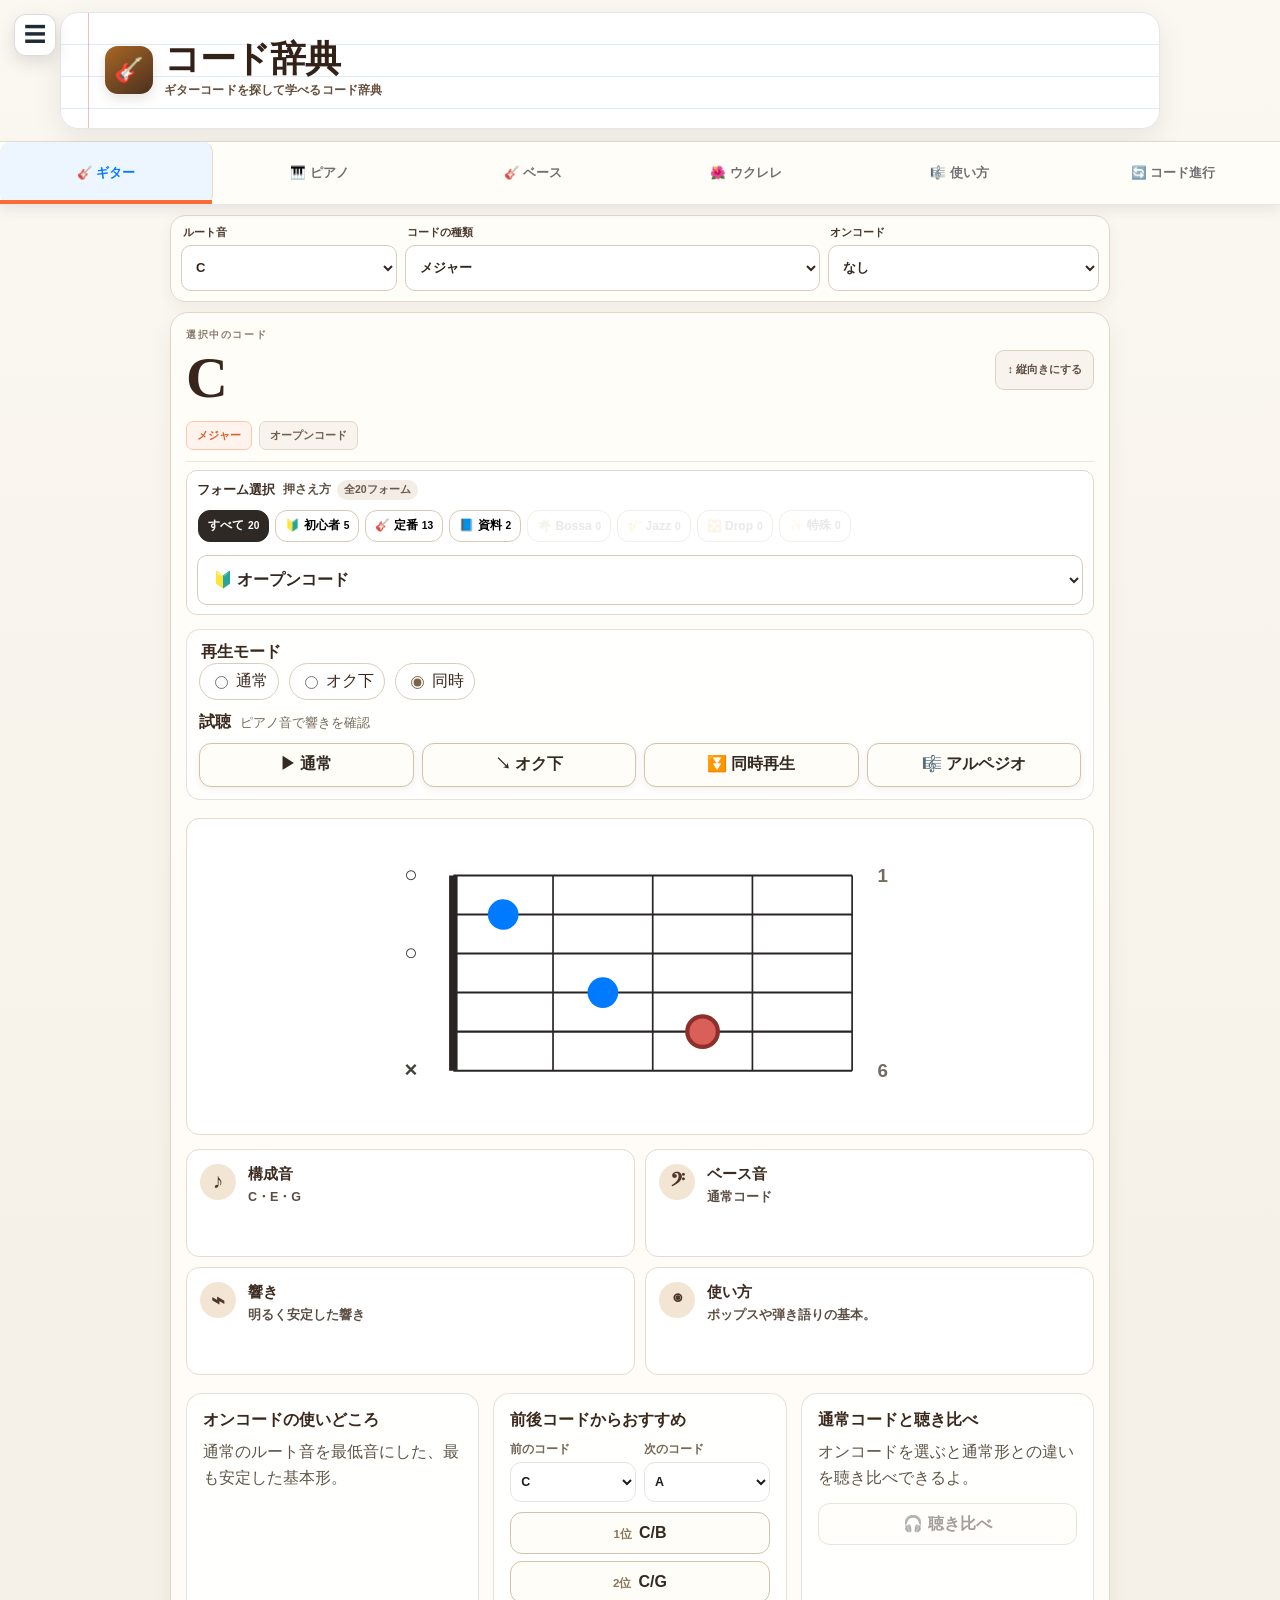
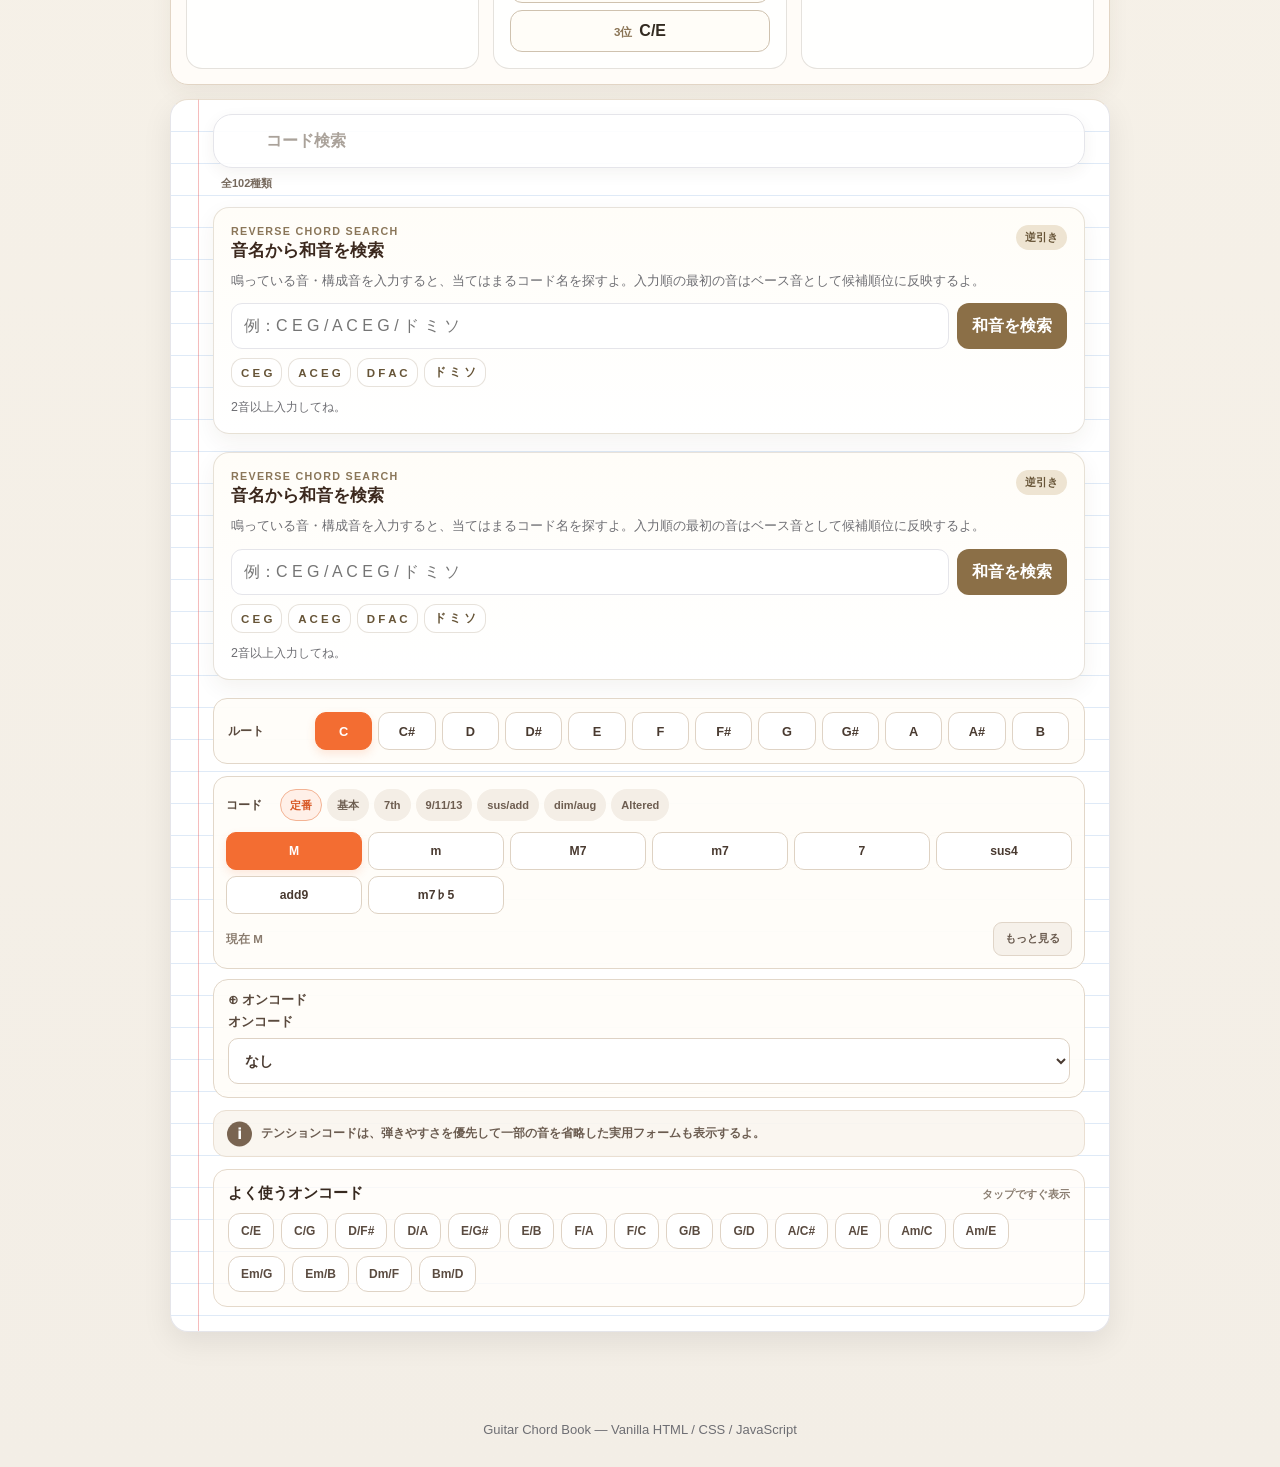
==== commit 913e4623: "Load reverse chord search directly" ====
--- a/index.html
+++ b/index.html
@@ -1,7 +1,7 @@
 <!doctype html>
 <html lang="ja">
 <head><meta charset="utf-8" /><meta name="viewport" content="width=device-width,initial-scale=1" /><meta name="theme-color" content="#d9c7a8" /><title>コード辞典 | Guitar Chord Book</title><link rel="stylesheet" href="style.css?v=20260728-17" /><link rel="stylesheet" href="search-style.css?v=20260728-1" /><link rel="stylesheet" href="site-nav.css?v=20260729-2" /><link rel="stylesheet" href="shared-menu.css?v=1" /><link rel="stylesheet" href="note-theme.css?v=2" /><link rel="stylesheet" href="desktop-ui.css?v=20260817-2" /></head>
-<body><nav class="site-nav" aria-label="ページ切り替え"><a href="index.html" class="active" aria-current="page">🎸 ギター</a><a href="piano.html">🎹 ピアノ</a><a href="bass.html">🎸 ベース</a><a href="ukulele.html">🌺 ウクレレ</a><a href="usage.html">🎼 使い方</a><a href="progressions.html">🔄 コード進行</a></nav><header class="hero"><div><p class="eyebrow">GUITAR CHORD BOOK</p><h1>選んですぐ見られる<br>ギターコード表</h1><p class="lead">ルート音・コードの種類・実用的なオンコードから選べるよ。</p></div></header><main class="container"><section class="controls" aria-label="コード選択"><label class="search-field">コード検索<input id="chordSearch" type="search" placeholder="例：maj9、♭9、sus" autocomplete="off"><small id="searchResult"></small></label><div class="filters selection-filters"><label>ルート音<select id="rootSelect" aria-label="ルート音を選択"><option>C</option><option>C#</option><option>D</option><option>D#</option><option>E</option><option>F</option><option>F#</option><option>G</option><option>G#</option><option>A</option><option>A#</option><option>B</option></select></label><label>コードの種類<select id="typeSelect" aria-label="コードの種類を選択"><optgroup label="基本・省略コード"><option value="major">メジャー</option><option value="minor">マイナー</option><option value="5">5</option><option value="5add9">5(add9)</option><option value="no3">no3</option><option value="no5">no5</option><option value="6">6</option><option value="m6">m6</option><option value="7">7</option><option value="maj7">maj7</option><option value="m7">m7</option><option value="mMaj7">mMaj7</option></optgroup><optgroup label="装飾・サスコード"><option value="sus2">sus2</option><option value="sus4">sus4</option><option value="add2">add2</option><option value="add4">add4</option><option value="add9">add9</option><option value="madd9">m(add9)</option><option value="mAdd2">m(add2)</option><option value="mAdd4">m(add4)</option><option value="madd11">m(add11)</option><option value="madd13">m(add13)</option><option value="add11">add11</option><option value="6sus2">6sus2</option><option value="6sus4">6sus4</option><option value="7sus2">7sus2</option><option value="7sus4">7sus4</option><option value="7sus4b9">7sus4♭9</option><option value="7sus2b9">7sus2♭9</option><option value="7sus2s9">7sus2♯9</option><option value="9sus2">9sus2</option><option value="9sus4">9sus4</option><option value="13sus2">13sus2</option><option value="13sus4">13sus4</option><option value="sus2add9">sus2(add9)</option><option value="sus4add9">sus4(add9)</option></optgroup><optgroup label="メジャー・マイナー拡張"><option value="maj7b5">maj7♭5</option><option value="maj7s5">maj7♯5</option><option value="maj9b5">maj9♭5</option><option value="maj9s5">maj9♯5</option><option value="maj13b5">maj13♭5</option><option value="m7s5">m7♯5</option><option value="m9s5">m9♯5</option><option value="m11s5">m11♯5</option><option value="mMaj7s11">mMaj7♯11</option><option value="mMaj9s11">mMaj9♯11</option></optgroup><optgroup label="9・11・13系"><option value="9">9</option><option value="m9">m9</option><option value="maj9">maj9</option><option value="mMaj9">mMaj9</option><option value="69">6/9</option><option value="m69">m6/9</option><option value="11">11</option><option value="m11">m11</option><option value="maj11">maj11</option><option value="maj7s11">maj7♯11</option><option value="maj9s11">maj9♯11</option><option value="13">13</option><option value="m13">m13</option><option value="maj13">maj13</option><option value="maj13s11">maj13♯11</option><option value="mMaj13">mMaj13</option><option value="13b5">13♭5</option><option value="13s5">13♯5</option><option value="13b9s11">13(♭9,♯11)</option><option value="13s9b13">13(♯9,♭13)</option></optgroup><optgroup label="オルタード"><option value="7b5">7♭5</option><option value="7s5">7♯5</option><option value="7b9">7♭9</option><option value="7s9">7♯9</option><option value="7b13">7♭13</option><option value="7s11">7♯11</option><option value="7b9b13">7(♭9,♭13)</option><option value="7s9b13">7(♯9,♭13)</option><option value="7b9s11">7(♭9,♯11)</option><option value="7s9s11">7(♯9,♯11)</option><option value="7b5b9">7(♭5,♭9)</option><option value="7b5s9">7(♭5,♯9)</option><option value="7s5b9">7(♯5,♭9)</option><option value="7s5s9">7(♯5,♯9)</option><option value="9b5">9♭5</option><option value="9s5">9♯5</option><option value="13b9">13♭9</option><option value="13s9">13♯9</option></optgroup><optgroup label="ディミニッシュ・オーギュメント"><option value="m7b5">m7♭5</option><option value="m9b5">m9♭5</option><option value="m11b5">m11♭5</option><option value="dim">dim</option><option value="dim7">dim7</option><option value="dimMaj7">dimMaj7</option><option value="dim9">dim9</option><option value="dimb9">dim♭9</option><option value="dims9">dim♯9</option><option value="dimadd9">dim(add9)</option><option value="dim7add11">dim7(add11)</option><option value="aug">aug</option><option value="aug7">aug7</option><option value="augmaj7">augmaj7</option><option value="aug9">aug9</option><option value="augs11">aug♯11</option><option value="augMaj9">augMaj9</option><option value="aug13">aug13</option></optgroup></select></label><label class="slash-field">オンコード<select id="bassSelect" aria-label="オンコードを選択"><option value="none">なし</option></select></label></div><p class="control-note">テンションコードは、弾きやすさを優先して一部の音を省略した実用フォームも表示するよ。</p><div class="popular-slash" aria-label="よく使うオンコード"><div class="popular-slash-heading"><p>よく使うオンコード</p><span>タップですぐ表示</span></div><div id="slashQuickList" class="slash-quick-list"></div></div></section><section id="selectedChord" class="selected-chord" aria-live="polite"></section></main><footer>Guitar Chord Book — Vanilla HTML / CSS / JavaScript</footer><script src="script.js?v=20260728-17"></script><script src="advanced-chords.js?v=20260728-1"></script><script src="more-chords.js?v=20260728-1"></script><script src="slash-expansion.js?v=20260729-1"></script><script src="fourth-string-forms.js?v=20260729-2"></script><script src="third-string-forms.js?v=20260729-2"></script><script src="root-highlight.js?v=20260729-2"></script><script src="chord-search.js?v=20260728-1"></script><script src="chord-playback.js?v=20260729-2"></script><script src="slash-enhancements.js?v=20260729-2"></script><script src="octave-layer.js?v=20260729-1"></script><script src="c-major-variations.js?v=20260807-1"></script><script src="jazz-reference-voicings.js?v=20260808-3"></script><script src="reference-extensions.js?v=20260808-1"></script><script src="jazz-extensions-pack.js?v=20260808-2"></script><script src="bossa-voicings-v2.js?v=20260809-3"></script><script src="c-major-ui.js?v=20260808-4"></script><script src="bossa-transform-voicings.js?v=20260808-1"></script><script src="bossa-solo-voicings.js?v=20260809-2"></script><script src="m7b5-reference-pack.js?v=20260809-2"></script><script src="pdf-source-extensions.js?v=20260809-3"></script><script src="pdf-minor-extensions.js?v=20260809-4"></script><script src="pdf-altered-source-pack.js?v=20260809-2"></script><script src="pdf-open-chords-source-pack.js?v=20260810-1"></script><script src="pdf-quartal-source-pack.js?v=20260810-1"></script><script src="page-link.js?v=20260729-4"></script><script src="neet-menu-ui.js?v=20260820-gp1"></script><script src="universal-chord-ui.js?v=20260810-2"></script><script src="form-category-filter.js?v=20260810-3"></script><script src="recommended-root-ui.js?v=20260810-2"></script><script src="chord-type-picker.js?v=20260810-3"></script>
+<body><nav class="site-nav" aria-label="ページ切り替え"><a href="index.html" class="active" aria-current="page">🎸 ギター</a><a href="piano.html">🎹 ピアノ</a><a href="bass.html">🎸 ベース</a><a href="ukulele.html">🌺 ウクレレ</a><a href="usage.html">🎼 使い方</a><a href="progressions.html">🔄 コード進行</a></nav><header class="hero"><div><p class="eyebrow">GUITAR CHORD BOOK</p><h1>選んですぐ見られる<br>ギターコード表</h1><p class="lead">ルート音・コードの種類・実用的なオンコードから選べるよ。</p></div></header><main class="container"><section class="controls" aria-label="コード選択"><label class="search-field">コード検索<input id="chordSearch" type="search" placeholder="例：maj9、♭9、sus" autocomplete="off"><small id="searchResult"></small></label><div class="filters selection-filters"><label>ルート音<select id="rootSelect" aria-label="ルート音を選択"><option>C</option><option>C#</option><option>D</option><option>D#</option><option>E</option><option>F</option><option>F#</option><option>G</option><option>G#</option><option>A</option><option>A#</option><option>B</option></select></label><label>コードの種類<select id="typeSelect" aria-label="コードの種類を選択"><optgroup label="基本・省略コード"><option value="major">メジャー</option><option value="minor">マイナー</option><option value="5">5</option><option value="5add9">5(add9)</option><option value="no3">no3</option><option value="no5">no5</option><option value="6">6</option><option value="m6">m6</option><option value="7">7</option><option value="maj7">maj7</option><option value="m7">m7</option><option value="mMaj7">mMaj7</option></optgroup><optgroup label="装飾・サスコード"><option value="sus2">sus2</option><option value="sus4">sus4</option><option value="add2">add2</option><option value="add4">add4</option><option value="add9">add9</option><option value="madd9">m(add9)</option><option value="mAdd2">m(add2)</option><option value="mAdd4">m(add4)</option><option value="madd11">m(add11)</option><option value="madd13">m(add13)</option><option value="add11">add11</option><option value="6sus2">6sus2</option><option value="6sus4">6sus4</option><option value="7sus2">7sus2</option><option value="7sus4">7sus4</option><option value="7sus4b9">7sus4♭9</option><option value="7sus2b9">7sus2♭9</option><option value="7sus2s9">7sus2♯9</option><option value="9sus2">9sus2</option><option value="9sus4">9sus4</option><option value="13sus2">13sus2</option><option value="13sus4">13sus4</option><option value="sus2add9">sus2(add9)</option><option value="sus4add9">sus4(add9)</option></optgroup><optgroup label="メジャー・マイナー拡張"><option value="maj7b5">maj7♭5</option><option value="maj7s5">maj7♯5</option><option value="maj9b5">maj9♭5</option><option value="maj9s5">maj9♯5</option><option value="maj13b5">maj13♭5</option><option value="m7s5">m7♯5</option><option value="m9s5">m9♯5</option><option value="m11s5">m11♯5</option><option value="mMaj7s11">mMaj7♯11</option><option value="mMaj9s11">mMaj9♯11</option></optgroup><optgroup label="9・11・13系"><option value="9">9</option><option value="m9">m9</option><option value="maj9">maj9</option><option value="mMaj9">mMaj9</option><option value="69">6/9</option><option value="m69">m6/9</option><option value="11">11</option><option value="m11">m11</option><option value="maj11">maj11</option><option value="maj7s11">maj7♯11</option><option value="maj9s11">maj9♯11</option><option value="13">13</option><option value="m13">m13</option><option value="maj13">maj13</option><option value="maj13s11">maj13♯11</option><option value="mMaj13">mMaj13</option><option value="13b5">13♭5</option><option value="13s5">13♯5</option><option value="13b9s11">13(♭9,♯11)</option><option value="13s9b13">13(♯9,♭13)</option></optgroup><optgroup label="オルタード"><option value="7b5">7♭5</option><option value="7s5">7♯5</option><option value="7b9">7♭9</option><option value="7s9">7♯9</option><option value="7b13">7♭13</option><option value="7s11">7♯11</option><option value="7b9b13">7(♭9,♭13)</option><option value="7s9b13">7(♯9,♭13)</option><option value="7b9s11">7(♭9,♯11)</option><option value="7s9s11">7(♯9,♯11)</option><option value="7b5b9">7(♭5,♭9)</option><option value="7b5s9">7(♭5,♯9)</option><option value="7s5b9">7(♯5,♭9)</option><option value="7s5s9">7(♯5,♯9)</option><option value="9b5">9♭5</option><option value="9s5">9♯5</option><option value="13b9">13♭9</option><option value="13s9">13♯9</option></optgroup><optgroup label="ディミニッシュ・オーギュメント"><option value="m7b5">m7♭5</option><option value="m9b5">m9♭5</option><option value="m11b5">m11♭5</option><option value="dim">dim</option><option value="dim7">dim7</option><option value="dimMaj7">dimMaj7</option><option value="dim9">dim9</option><option value="dimb9">dim♭9</option><option value="dims9">dim♯9</option><option value="dimadd9">dim(add9)</option><option value="dim7add11">dim7(add11)</option><option value="aug">aug</option><option value="aug7">aug7</option><option value="augmaj7">augmaj7</option><option value="aug9">aug9</option><option value="augs11">aug♯11</option><option value="augMaj9">augMaj9</option><option value="aug13">aug13</option></optgroup></select></label><label class="slash-field">オンコード<select id="bassSelect" aria-label="オンコードを選択"><option value="none">なし</option></select></label></div><p class="control-note">テンションコードは、弾きやすさを優先して一部の音を省略した実用フォームも表示するよ。</p><div class="popular-slash" aria-label="よく使うオンコード"><div class="popular-slash-heading"><p>よく使うオンコード</p><span>タップですぐ表示</span></div><div id="slashQuickList" class="slash-quick-list"></div></div></section><section id="selectedChord" class="selected-chord" aria-live="polite"></section></main><footer>Guitar Chord Book — Vanilla HTML / CSS / JavaScript</footer><script src="script.js?v=20260728-17"></script><script src="advanced-chords.js?v=20260728-1"></script><script src="more-chords.js?v=20260728-1"></script><script src="slash-expansion.js?v=20260729-1"></script><script src="fourth-string-forms.js?v=20260729-2"></script><script src="third-string-forms.js?v=20260729-2"></script><script src="root-highlight.js?v=20260729-2"></script><script src="chord-search.js?v=20260728-1"></script><script src="chord-playback.js?v=20260729-2"></script><script src="slash-enhancements.js?v=20260729-2"></script><script src="octave-layer.js?v=20260729-1"></script><script src="c-major-variations.js?v=20260807-1"></script><script src="jazz-reference-voicings.js?v=20260808-3"></script><script src="reference-extensions.js?v=20260808-1"></script><script src="jazz-extensions-pack.js?v=20260808-2"></script><script src="bossa-voicings-v2.js?v=20260809-3"></script><script src="c-major-ui.js?v=20260808-4"></script><script src="bossa-transform-voicings.js?v=20260808-1"></script><script src="bossa-solo-voicings.js?v=20260809-2"></script><script src="m7b5-reference-pack.js?v=20260809-2"></script><script src="pdf-source-extensions.js?v=20260809-3"></script><script src="pdf-minor-extensions.js?v=20260809-4"></script><script src="pdf-altered-source-pack.js?v=20260809-2"></script><script src="pdf-open-chords-source-pack.js?v=20260810-1"></script><script src="pdf-quartal-source-pack.js?v=20260810-1"></script><script src="page-link.js?v=20260729-4"></script><script src="neet-menu-ui.js?v=20260820-gp1"></script><script src="universal-chord-ui.js?v=20260810-2"></script><script src="form-category-filter.js?v=20260810-3"></script><script src="recommended-root-ui.js?v=20260810-2"></script><script src="chord-type-picker.js?v=20260810-3"></script><script src="note-chord-search.js?v=20260828-2"></script>
 
 
 
